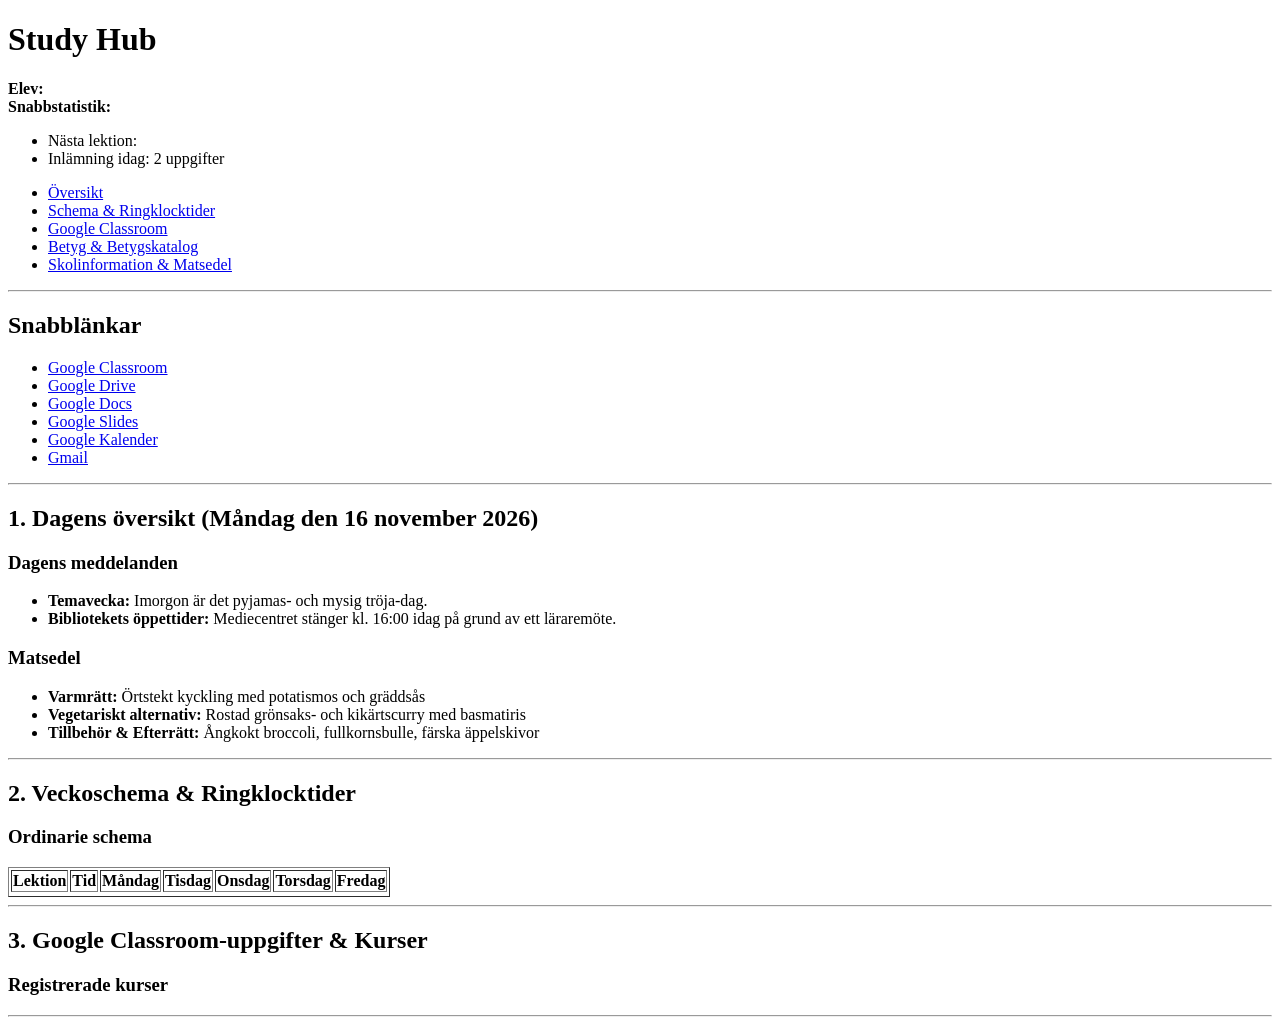
==== index.html @ e3d18ef9 "Create index.html" ====
<!DOCTYPE html>
<html lang="sv">
<head>
  <meta charset="UTF-8">
  <title>Study Hub</title>
</head>
<body>

  <!-- Header & Navigation -->
  <header>
    <h1>Study Hub</h1>

    <div>
      <strong>Elev:</strong>
    </div>

    <div>
      <strong>Snabbstatistik:</strong>
      <ul>
        <li>Nästa lektion: </li>
        <li>Inlämning idag: 2 uppgifter</li>
      </ul>
    </div>

    <nav aria-label="Huvudnavigation">
      <ul>
        <li><a href="#overview">Översikt</a></li>
        <li><a href="#schedule">Schema & Ringklocktider</a></li>
        <li><a href="#classroom">Google Classroom</a></li>
        <li><a href="#grades">Betyg & Betygskatalog</a></li>
        <li><a href="#school-info">Skolinformation & Matsedel</a></li>
      </ul>
    </nav>
  </header>

  <hr>

  <!-- Quick Links Bar -->
  <section aria-label="Google Workspace & Skolans snabblänkar">
    <h2>Snabblänkar</h2>
    <ul>
      <li><a href="https://classroom.google.com" target="_blank" rel="noopener noreferrer">Google Classroom</a></li>
      <li><a href="https://drive.google.com" target="_blank" rel="noopener noreferrer">Google Drive</a></li>
      <li><a href="https://docs.google.com" target="_blank" rel="noopener noreferrer">Google Docs</a></li>
      <li><a href="https://slides.google.com" target="_blank" rel="noopener noreferrer">Google Slides</a></li>
      <li><a href="https://calendar.google.com" target="_blank" rel="noopener noreferrer">Google Kalender</a></li>
      <li><a href="https://mail.google.com" target="_blank" rel="noopener noreferrer">Gmail</a></li>
    </ul>
  </section>

  <hr>

  <main>

    <!-- 1. Dashboard Overview -->
    <section id="overview">
      <h2>1. Dagens översikt (Måndag den 16 november 2026)</h2>

      <h3>Dagens meddelanden</h3>
      <ul>
        <li><strong>Temavecka:</strong> Imorgon är det pyjamas- och mysig tröja-dag.</li>
        <li><strong>Bibliotekets öppettider:</strong> Mediecentret stänger kl. 16:00 idag på grund av ett läraremöte.</li>
      </ul>

      <h3>Matsedel</h3>
      <ul>
        <li><strong>Varmrätt:</strong> Örtstekt kyckling med potatismos och gräddsås</li>
        <li><strong>Vegetariskt alternativ:</strong> Rostad grönsaks- och kikärtscurry med basmatiris</li>
        <li><strong>Tillbehör & Efterrätt:</strong> Ångkokt broccoli, fullkornsbulle, färska äppelskivor</li>
      </ul>
    </section>

    <hr>

    <!-- 2. Schedule & Bell Times -->
    <section id="schedule">
      <h2>2. Veckoschema & Ringklocktider</h2>

      <h3>Ordinarie schema</h3>
      <table border="1">
        <thead>
          <tr>
            <th>Lektion</th>
            <th>Tid</th>
            <th>Måndag</th>
            <th>Tisdag</th>
            <th>Onsdag</th>
            <th>Torsdag</th>
            <th>Fredag</th>
          </tr>
        </thead>
        <tbody>
          <tr>
          </tr>
        </tbody>
      </table>
    </section>

    <hr>

    <!-- 3. Google Classroom Feed -->
    <section id="classroom">
      <h2>3. Google Classroom-uppgifter & Kurser</h2>

      <h3>Registrerade kurser</h3>
          </tr>
        </tbody>
      </table>
    </section>
    <hr>
  </main>
</body>
</html>
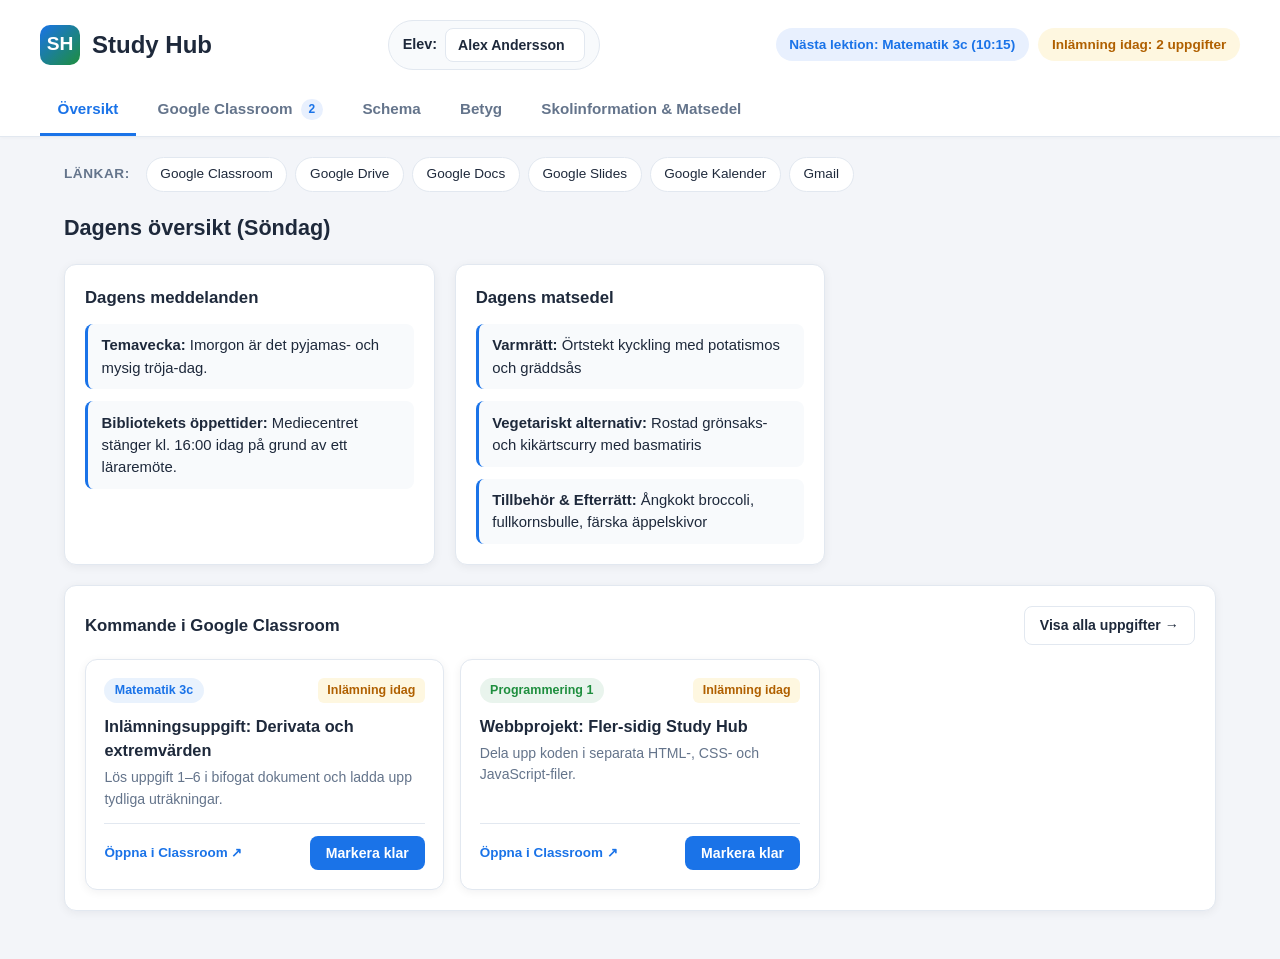
==== commit 5314a453: "changed everything to work with googleclassroom api, more pages for the diffrent tabs aswell as css " ====
--- a/index.html
+++ b/index.html
@@ -2,42 +2,43 @@
 <html lang="sv">
 <head>
   <meta charset="UTF-8">
-  <title>Study Hub</title>
+  <meta name="viewport" content="width=device-width, initial-scale=1.0">
+  <title>Study Hub – Översikt</title>
+  <link rel="stylesheet" href="style.css">
 </head>
 <body>
 
-  <!-- Header & Navigation -->
   <header>
-    <h1>Study Hub</h1>
+    <div class="header-top">
+      <a href="index.html" class="brand">
+        <div class="brand-icon">SH</div>
+        <h1>Study Hub</h1>
+      </a>
 
-    <div>
-      <strong>Elev:</strong>
-    </div>
+      <div class="student-info">
+        <strong>Elev:</strong>
+        <input type="text" id="studentNameInput" placeholder="Skriv ditt namn..." aria-label="Elevens namn">
+      </div>
 
-    <div>
-      <strong>Snabbstatistik:</strong>
-      <ul>
-        <li>Nästa lektion: </li>
-        <li>Inlämning idag: 2 uppgifter</li>
+      <ul class="status-pills">
+        <li id="nextLessonStatus">Nästa lektion: Matematik 3c (10:15)</li>
+        <li class="due-badge" id="dueTodayStatus">Inlämning idag: 2 uppgifter</li>
       </ul>
     </div>
 
     <nav aria-label="Huvudnavigation">
-      <ul>
-        <li><a href="#overview">Översikt</a></li>
-        <li><a href="#schedule">Schema & Ringklocktider</a></li>
-        <li><a href="#classroom">Google Classroom</a></li>
-        <li><a href="#grades">Betyg & Betygskatalog</a></li>
-        <li><a href="#school-info">Skolinformation & Matsedel</a></li>
+      <ul class="tab-list">
+        <li><a href="index.html" class="tab-btn active">Översikt</a></li>
+        <li><a href="classroom.html" class="tab-btn">Google Classroom <span class="tab-count" id="classroomBadge">0</span></a></li>
+        <li><a href="schema.html" class="tab-btn">Schema</a></li>
+        <li><a href="betyg.html" class="tab-btn">Betyg</a></li>
+        <li><a href="skolinfo.html" class="tab-btn">Skolinformation & Matsedel</a></li>
       </ul>
     </nav>
   </header>
 
-  <hr>
-
-  <!-- Quick Links Bar -->
-  <section aria-label="Google Workspace & Skolans snabblänkar">
-    <h2>Snabblänkar</h2>
+  <section class="quick-links" aria-label="Google Workspace & Skolans snabblänkar">
+    <h2>Länkar:</h2>
     <ul>
       <li><a href="https://classroom.google.com" target="_blank" rel="noopener noreferrer">Google Classroom</a></li>
       <li><a href="https://drive.google.com" target="_blank" rel="noopener noreferrer">Google Drive</a></li>
@@ -48,66 +49,39 @@
     </ul>
   </section>
 
-  <hr>
+  <main>
+    <div class="section-header">
+      <h2 id="overviewHeading">Dagens översikt</h2>
+    </div>
 
-  <main>
+    <div class="grid-2">
+      <div class="card">
+        <h3>Dagens meddelanden</h3>
+        <ul class="clean-list">
+          <li><strong>Temavecka:</strong> Imorgon är det pyjamas- och mysig tröja-dag.</li>
+          <li><strong>Bibliotekets öppettider:</strong> Mediecentret stänger kl. 16:00 idag på grund av ett läraremöte.</li>
+        </ul>
+      </div>
 
-    <!-- 1. Dashboard Overview -->
-    <section id="overview">
-      <h2>1. Dagens översikt (Måndag den 16 november 2026)</h2>
+      <div class="card">
+        <h3>Dagens matsedel</h3>
+        <ul class="clean-list">
+          <li><strong>Varmrätt:</strong> Örtstekt kyckling med potatismos och gräddsås</li>
+          <li><strong>Vegetariskt alternativ:</strong> Rostad grönsaks- och kikärtscurry med basmatiris</li>
+          <li><strong>Tillbehör & Efterrätt:</strong> Ångkokt broccoli, fullkornsbulle, färska äppelskivor</li>
+        </ul>
+      </div>
 
-      <h3>Dagens meddelanden</h3>
-      <ul>
-        <li><strong>Temavecka:</strong> Imorgon är det pyjamas- och mysig tröja-dag.</li>
-        <li><strong>Bibliotekets öppettider:</strong> Mediecentret stänger kl. 16:00 idag på grund av ett läraremöte.</li>
-      </ul>
+      <div class="card" style="grid-column: 1 / -1;">
+        <h3>
+          <span>Kommande i Google Classroom</span>
+          <a href="classroom.html" class="btn btn-outline">Visa alla uppgifter →</a>
+        </h3>
+        <div id="overviewAssignments" class="grid-3"></div>
+      </div>
+    </div>
+  </main>
 
-      <h3>Matsedel</h3>
-      <ul>
-        <li><strong>Varmrätt:</strong> Örtstekt kyckling med potatismos och gräddsås</li>
-        <li><strong>Vegetariskt alternativ:</strong> Rostad grönsaks- och kikärtscurry med basmatiris</li>
-        <li><strong>Tillbehör & Efterrätt:</strong> Ångkokt broccoli, fullkornsbulle, färska äppelskivor</li>
-      </ul>
-    </section>
-
-    <hr>
-
-    <!-- 2. Schedule & Bell Times -->
-    <section id="schedule">
-      <h2>2. Veckoschema & Ringklocktider</h2>
-
-      <h3>Ordinarie schema</h3>
-      <table border="1">
-        <thead>
-          <tr>
-            <th>Lektion</th>
-            <th>Tid</th>
-            <th>Måndag</th>
-            <th>Tisdag</th>
-            <th>Onsdag</th>
-            <th>Torsdag</th>
-            <th>Fredag</th>
-          </tr>
-        </thead>
-        <tbody>
-          <tr>
-          </tr>
-        </tbody>
-      </table>
-    </section>
-
-    <hr>
-
-    <!-- 3. Google Classroom Feed -->
-    <section id="classroom">
-      <h2>3. Google Classroom-uppgifter & Kurser</h2>
-
-      <h3>Registrerade kurser</h3>
-          </tr>
-        </tbody>
-      </table>
-    </section>
-    <hr>
-  </main>
+  <script src="app.js"></script>
 </body>
 </html>
--- a/style.css
+++ b/style.css
@@ -0,0 +1,579 @@
+:root {
+    --bg: #f3f5f9;
+    --surface: #ffffff;
+    --surface-alt: #f8fafc;
+    --border: #e2e8f0;
+    --text: #1e293b;
+    --text-muted: #64748b;
+    --primary: #1a73e8;
+    --primary-hover: #1557b0;
+    --primary-soft: #e8f0fe;
+    --success: #1e8e3e;
+    --success-soft: #e6f4ea;
+    --warning: #b06000;
+    --warning-soft: #fef7e0;
+    --danger: #d93025;
+    --danger-soft: #fce8e6;
+    --radius: 12px;
+    --shadow: 0 2px 10px rgba(15, 23, 42, 0.06);
+  }
+  
+  * {
+    box-sizing: border-box;
+    margin: 0;
+    padding: 0;
+  }
+  
+  body {
+    font-family: -apple-system, BlinkMacSystemFont, "Segoe UI", Roboto, Oxygen, Ubuntu, sans-serif;
+    background-color: var(--bg);
+    color: var(--text);
+    line-height: 1.5;
+  }
+  
+  /* Header */
+  header {
+    background: var(--surface);
+    border-bottom: 1px solid var(--border);
+    padding: 1.25rem 1.5rem 0;
+    box-shadow: 0 1px 4px rgba(0, 0, 0, 0.03);
+    position: sticky;
+    top: 0;
+    z-index: 50;
+  }
+  
+  .header-top {
+    max-width: 1200px;
+    margin: 0 auto 1rem;
+    display: flex;
+    flex-wrap: wrap;
+    align-items: center;
+    justify-content: space-between;
+    gap: 1rem;
+  }
+  
+  .brand {
+    display: flex;
+    align-items: center;
+    gap: 0.75rem;
+    text-decoration: none;
+    color: inherit;
+  }
+  
+  .brand-icon {
+    width: 40px;
+    height: 40px;
+    border-radius: 10px;
+    background: linear-gradient(135deg, #1a73e8, #1e8e3e);
+    color: white;
+    display: grid;
+    place-items: center;
+    font-weight: 700;
+    font-size: 1.2rem;
+  }
+  
+  header h1 {
+    font-size: 1.5rem;
+    font-weight: 700;
+    color: var(--text);
+  }
+  
+  .student-info {
+    display: flex;
+    align-items: center;
+    gap: 0.5rem;
+    background: var(--surface-alt);
+    padding: 0.45rem 0.85rem;
+    border-radius: 999px;
+    border: 1px solid var(--border);
+    font-size: 0.9rem;
+  }
+  
+  .student-info input {
+    border: none;
+    background: transparent;
+    font-weight: 600;
+    color: var(--text);
+    font-size: 0.9rem;
+    width: 140px;
+    outline: none;
+  }
+  
+  .student-info input:focus {
+    border-bottom: 1px dashed var(--primary);
+  }
+  
+  .status-pills {
+    list-style: none;
+    display: flex;
+    flex-wrap: wrap;
+    gap: 0.6rem;
+  }
+  
+  .status-pills li {
+    font-size: 0.85rem;
+    font-weight: 600;
+    padding: 0.4rem 0.85rem;
+    border-radius: 999px;
+    background: var(--primary-soft);
+    color: var(--primary);
+  }
+  
+  .status-pills li.due-badge {
+    background: var(--warning-soft);
+    color: var(--warning);
+  }
+  
+  /* Navigation Tabs (Links between HTML files) */
+  nav[aria-label="Huvudnavigation"] {
+    max-width: 1200px;
+    margin: 0 auto;
+    overflow-x: auto;
+  }
+  
+  .tab-list {
+    list-style: none;
+    display: flex;
+    gap: 0.25rem;
+  }
+  
+  .tab-btn {
+    text-decoration: none;
+    border-bottom: 3px solid transparent;
+    padding: 0.75rem 1.1rem;
+    font-size: 0.95rem;
+    font-weight: 600;
+    color: var(--text-muted);
+    white-space: nowrap;
+    display: inline-flex;
+    align-items: center;
+    gap: 0.5rem;
+    transition: all 0.15s ease;
+  }
+  
+  .tab-btn:hover {
+    color: var(--primary);
+    background: var(--surface-alt);
+    border-radius: 8px 8px 0 0;
+  }
+  
+  .tab-btn.active {
+    color: var(--primary);
+    border-bottom-color: var(--primary);
+  }
+  
+  .tab-count {
+    background: var(--primary-soft);
+    color: var(--primary);
+    font-size: 0.75rem;
+    padding: 0.1rem 0.5rem;
+    border-radius: 999px;
+  }
+  
+  /* Quick Links Bar */
+  .quick-links {
+    max-width: 1200px;
+    margin: 1.25rem auto 0;
+    padding: 0 1.5rem;
+    display: flex;
+    align-items: center;
+    flex-wrap: wrap;
+    gap: 0.6rem;
+  }
+  
+  .quick-links h2 {
+    font-size: 0.85rem;
+    text-transform: uppercase;
+    letter-spacing: 0.04em;
+    color: var(--text-muted);
+    margin-right: 0.4rem;
+  }
+  
+  .quick-links ul {
+    list-style: none;
+    display: flex;
+    flex-wrap: wrap;
+    gap: 0.5rem;
+  }
+  
+  .quick-links a {
+    display: inline-block;
+    text-decoration: none;
+    background: var(--surface);
+    color: var(--text);
+    border: 1px solid var(--border);
+    padding: 0.4rem 0.85rem;
+    border-radius: 999px;
+    font-size: 0.85rem;
+    font-weight: 500;
+    transition: all 0.15s ease;
+  }
+  
+  .quick-links a:hover {
+    border-color: var(--primary);
+    color: var(--primary);
+    transform: translateY(-1px);
+    box-shadow: 0 2px 6px rgba(26, 115, 232, 0.12);
+  }
+  
+  /* Main Layout */
+  main {
+    max-width: 1200px;
+    margin: 1.25rem auto 3rem;
+    padding: 0 1.5rem;
+    animation: fadeIn 0.2s ease;
+  }
+  
+  @keyframes fadeIn {
+    from { opacity: 0; transform: translateY(4px); }
+    to { opacity: 1; transform: translateY(0); }
+  }
+  
+  .section-header {
+    display: flex;
+    flex-wrap: wrap;
+    align-items: center;
+    justify-content: space-between;
+    gap: 1rem;
+    margin-bottom: 1.25rem;
+  }
+  
+  .section-header h2 {
+    font-size: 1.35rem;
+    font-weight: 700;
+  }
+  
+  /* Cards & Grids */
+  .grid-2 {
+    display: grid;
+    grid-template-columns: repeat(auto-fit, minmax(320px, 1fr));
+    gap: 1.25rem;
+  }
+  
+  .grid-3 {
+    display: grid;
+    grid-template-columns: repeat(auto-fill, minmax(290px, 1fr));
+    gap: 1rem;
+  }
+  
+  .card {
+    background: var(--surface);
+    border: 1px solid var(--border);
+    border-radius: var(--radius);
+    padding: 1.25rem;
+    box-shadow: var(--shadow);
+  }
+  
+  .card h3 {
+    font-size: 1.05rem;
+    margin-bottom: 0.85rem;
+    color: var(--text);
+    display: flex;
+    align-items: center;
+    justify-content: space-between;
+    gap: 0.5rem;
+  }
+  
+  .clean-list {
+    list-style: none;
+    display: flex;
+    flex-direction: column;
+    gap: 0.75rem;
+  }
+  
+  .clean-list li {
+    padding: 0.65rem 0.85rem;
+    background: var(--surface-alt);
+    border-radius: 8px;
+    border-left: 3px solid var(--primary);
+    font-size: 0.93rem;
+  }
+  
+  /* Buttons & Inputs */
+  .btn {
+    padding: 0.5rem 0.95rem;
+    border-radius: 8px;
+    font-size: 0.88rem;
+    font-weight: 600;
+    border: 1px solid transparent;
+    cursor: pointer;
+    text-decoration: none;
+    transition: all 0.15s ease;
+    display: inline-flex;
+    align-items: center;
+    gap: 0.4rem;
+  }
+  
+  .btn-primary {
+    background: var(--primary);
+    color: white;
+  }
+  
+  .btn-primary:hover {
+    background: var(--primary-hover);
+  }
+  
+  .btn-outline {
+    background: var(--surface);
+    border-color: var(--border);
+    color: var(--text);
+  }
+  
+  .btn-outline:hover {
+    border-color: var(--primary);
+    color: var(--primary);
+  }
+  
+  select, input[type="text"], input[type="date"] {
+    padding: 0.48rem 0.75rem;
+    border: 1px solid var(--border);
+    border-radius: 8px;
+    font-size: 0.88rem;
+    background: var(--surface);
+    color: var(--text);
+  }
+  
+  /* Classroom Toolbar & Sub-tabs */
+  .classroom-toolbar {
+    background: var(--surface);
+    border: 1px solid var(--border);
+    border-radius: var(--radius);
+    padding: 1rem 1.25rem;
+    margin-bottom: 1.25rem;
+    box-shadow: var(--shadow);
+    display: flex;
+    flex-wrap: wrap;
+    align-items: center;
+    justify-content: space-between;
+    gap: 1rem;
+  }
+  
+  .sub-tabs {
+    display: flex;
+    flex-wrap: wrap;
+    gap: 0.4rem;
+  }
+  
+  .sub-tab-btn {
+    background: var(--surface-alt);
+    border: 1px solid var(--border);
+    color: var(--text);
+    padding: 0.45rem 0.9rem;
+    border-radius: 8px;
+    font-size: 0.88rem;
+    font-weight: 600;
+    cursor: pointer;
+    transition: all 0.15s ease;
+  }
+  
+  .sub-tab-btn.active {
+    background: var(--primary);
+    color: #fff;
+    border-color: var(--primary);
+  }
+  
+  .toolbar-actions {
+    display: flex;
+    flex-wrap: wrap;
+    align-items: center;
+    gap: 0.6rem;
+  }
+  
+  /* API Box & Add Task Panel */
+  .api-box {
+    background: var(--primary-soft);
+    border: 1px solid #c2d7fa;
+    border-radius: var(--radius);
+    padding: 1rem 1.25rem;
+    margin-bottom: 1.25rem;
+    display: none;
+  }
+  
+  .api-box.open {
+    display: block;
+  }
+  
+  .api-box p {
+    font-size: 0.88rem;
+    margin-bottom: 0.75rem;
+    color: #174ea6;
+  }
+  
+  .api-form {
+    display: flex;
+    flex-wrap: wrap;
+    gap: 0.6rem;
+  }
+  
+  .api-form input {
+    flex: 1;
+    min-width: 240px;
+  }
+  
+  .add-task-panel {
+    display: none;
+    background: var(--surface);
+    border: 1px solid var(--border);
+    border-radius: var(--radius);
+    padding: 1.15rem;
+    margin-bottom: 1.25rem;
+    box-shadow: var(--shadow);
+  }
+  
+  .add-task-panel.open {
+    display: block;
+  }
+  
+  .add-task-grid {
+    display: grid;
+    grid-template-columns: repeat(auto-fit, minmax(180px, 1fr));
+    gap: 0.75rem;
+    margin-top: 0.75rem;
+  }
+  
+  /* Assignment & Course Cards */
+  .assignment-card {
+    background: var(--surface);
+    border: 1px solid var(--border);
+    border-radius: var(--radius);
+    padding: 1.15rem;
+    box-shadow: var(--shadow);
+    display: flex;
+    flex-direction: column;
+    justify-content: space-between;
+    gap: 0.85rem;
+    transition: transform 0.15s ease;
+  }
+  
+  .assignment-card:hover {
+    transform: translateY(-2px);
+  }
+  
+  .assignment-card.completed {
+    opacity: 0.72;
+    background: var(--surface-alt);
+  }
+  
+  .assignment-top {
+    display: flex;
+    align-items: center;
+    justify-content: space-between;
+    gap: 0.5rem;
+  }
+  
+  .course-tag {
+    font-size: 0.78rem;
+    font-weight: 700;
+    padding: 0.2rem 0.65rem;
+    border-radius: 999px;
+  }
+  
+  .due-tag {
+    font-size: 0.78rem;
+    font-weight: 600;
+    padding: 0.2rem 0.6rem;
+    border-radius: 6px;
+  }
+  
+  .due-today { background: var(--warning-soft); color: var(--warning); }
+  .due-overdue { background: var(--danger-soft); color: var(--danger); }
+  .due-upcoming { background: var(--surface-alt); color: var(--text-muted); }
+  .due-done { background: var(--success-soft); color: var(--success); }
+  
+  .assignment-title {
+    font-size: 1.02rem;
+    font-weight: 700;
+    margin-bottom: 0.3rem;
+  }
+  
+  .assignment-desc {
+    font-size: 0.88rem;
+    color: var(--text-muted);
+  }
+  
+  .assignment-footer {
+    display: flex;
+    align-items: center;
+    justify-content: space-between;
+    padding-top: 0.75rem;
+    border-top: 1px solid var(--border);
+    gap: 0.5rem;
+  }
+  
+  .assignment-footer a {
+    font-size: 0.84rem;
+    font-weight: 600;
+    color: var(--primary);
+    text-decoration: none;
+  }
+  
+  .assignment-footer a:hover {
+    text-decoration: underline;
+  }
+  
+  .course-card {
+    background: var(--surface);
+    border: 1px solid var(--border);
+    border-radius: var(--radius);
+    overflow: hidden;
+    box-shadow: var(--shadow);
+  }
+  
+  .course-banner {
+    padding: 1rem 1.15rem;
+    color: white;
+    font-weight: 700;
+  }
+  
+  .course-body {
+    padding: 1rem 1.15rem;
+    font-size: 0.9rem;
+    display: flex;
+    flex-direction: column;
+    gap: 0.5rem;
+  }
+  
+  /* Tables */
+  .table-wrapper {
+    overflow-x: auto;
+    background: var(--surface);
+    border: 1px solid var(--border);
+    border-radius: var(--radius);
+    box-shadow: var(--shadow);
+  }
+  
+  table {
+    width: 100%;
+    border-collapse: collapse;
+    text-align: left;
+    font-size: 0.9rem;
+  }
+  
+  th, td {
+    padding: 0.85rem 1rem;
+    border-bottom: 1px solid var(--border);
+  }
+  
+  th {
+    background: var(--surface-alt);
+    font-weight: 700;
+    color: var(--text);
+  }
+  
+  tr:last-child td {
+    border-bottom: none;
+  }
+  
+  .grade-pill {
+    display: inline-block;
+    font-weight: 700;
+    padding: 0.2rem 0.65rem;
+    border-radius: 6px;
+    background: var(--success-soft);
+    color: var(--success);
+  }
+  
+  @media (max-width: 640px) {
+    header { padding: 1rem 1rem 0; }
+    .quick-links, main { padding: 0 1rem; }
+  }
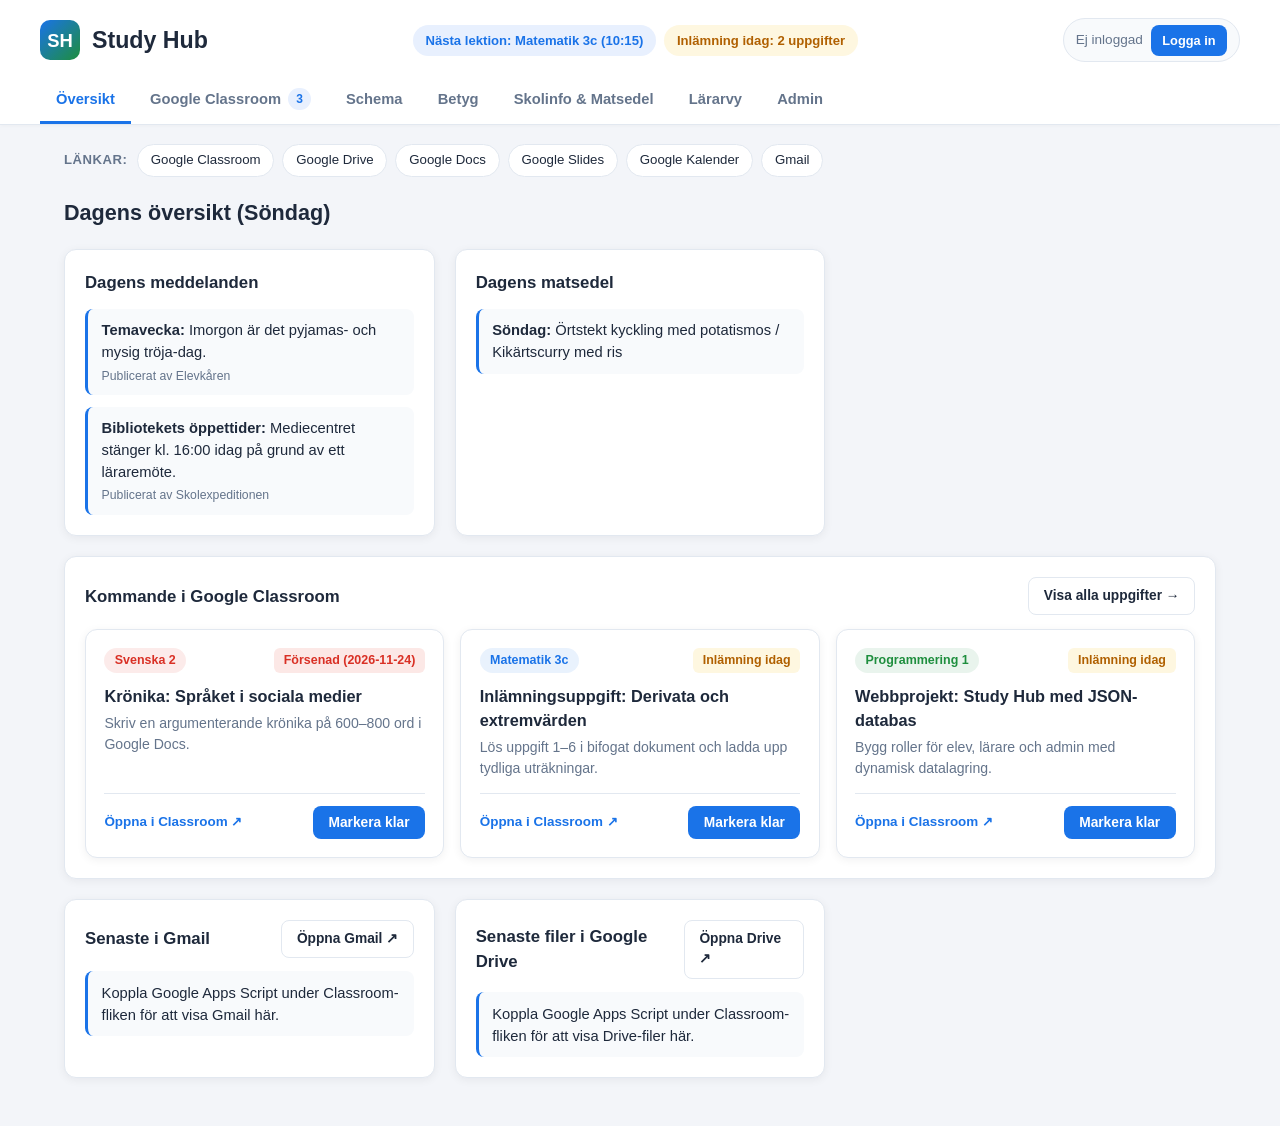
==== commit fa0034e0: "added more shit" ====
--- a/index.html
+++ b/index.html
@@ -15,15 +15,12 @@
         <h1>Study Hub</h1>
       </a>
 
-      <div class="student-info">
-        <strong>Elev:</strong>
-        <input type="text" id="studentNameInput" placeholder="Skriv ditt namn..." aria-label="Elevens namn">
-      </div>
-
       <ul class="status-pills">
         <li id="nextLessonStatus">Nästa lektion: Matematik 3c (10:15)</li>
-        <li class="due-badge" id="dueTodayStatus">Inlämning idag: 2 uppgifter</li>
+        <li class="due-badge" id="dueTodayStatus">Inlämning idag: 0 uppgifter</li>
       </ul>
+
+      <div class="auth-bar" id="authHeaderStatus"></div>
     </div>
 
     <nav aria-label="Huvudnavigation">
@@ -32,7 +29,9 @@
         <li><a href="classroom.html" class="tab-btn">Google Classroom <span class="tab-count" id="classroomBadge">0</span></a></li>
         <li><a href="schema.html" class="tab-btn">Schema</a></li>
         <li><a href="betyg.html" class="tab-btn">Betyg</a></li>
-        <li><a href="skolinfo.html" class="tab-btn">Skolinformation & Matsedel</a></li>
+        <li><a href="skolinfo.html" class="tab-btn">Skolinfo &amp; Matsedel</a></li>
+        <li><a href="larare.html" class="tab-btn">Lärarvy</a></li>
+        <li><a href="admin.html" class="tab-btn">Admin</a></li>
       </ul>
     </nav>
   </header>
@@ -57,19 +56,12 @@
     <div class="grid-2">
       <div class="card">
         <h3>Dagens meddelanden</h3>
-        <ul class="clean-list">
-          <li><strong>Temavecka:</strong> Imorgon är det pyjamas- och mysig tröja-dag.</li>
-          <li><strong>Bibliotekets öppettider:</strong> Mediecentret stänger kl. 16:00 idag på grund av ett läraremöte.</li>
-        </ul>
+        <ul id="overviewAnnouncements" class="clean-list"></ul>
       </div>
 
       <div class="card">
         <h3>Dagens matsedel</h3>
-        <ul class="clean-list">
-          <li><strong>Varmrätt:</strong> Örtstekt kyckling med potatismos och gräddsås</li>
-          <li><strong>Vegetariskt alternativ:</strong> Rostad grönsaks- och kikärtscurry med basmatiris</li>
-          <li><strong>Tillbehör & Efterrätt:</strong> Ångkokt broccoli, fullkornsbulle, färska äppelskivor</li>
-        </ul>
+        <ul id="overviewTodayLunch" class="clean-list"></ul>
       </div>
 
       <div class="card" style="grid-column: 1 / -1;">
@@ -79,6 +71,22 @@
         </h3>
         <div id="overviewAssignments" class="grid-3"></div>
       </div>
+
+      <div class="card">
+        <h3>
+          <span>Senaste i Gmail</span>
+          <a href="https://mail.google.com" target="_blank" rel="noopener noreferrer" class="btn btn-outline">Öppna Gmail ↗</a>
+        </h3>
+        <ul id="overviewEmails" class="clean-list"></ul>
+      </div>
+
+      <div class="card">
+        <h3>
+          <span>Senaste filer i Google Drive</span>
+          <a href="https://drive.google.com" target="_blank" rel="noopener noreferrer" class="btn btn-outline">Öppna Drive ↗</a>
+        </h3>
+        <ul id="overviewDriveFiles" class="clean-list"></ul>
+      </div>
     </div>
   </main>
 
--- a/style.css
+++ b/style.css
@@ -1,579 +1,549 @@
 :root {
-    --bg: #f3f5f9;
-    --surface: #ffffff;
-    --surface-alt: #f8fafc;
-    --border: #e2e8f0;
-    --text: #1e293b;
-    --text-muted: #64748b;
-    --primary: #1a73e8;
-    --primary-hover: #1557b0;
-    --primary-soft: #e8f0fe;
-    --success: #1e8e3e;
-    --success-soft: #e6f4ea;
-    --warning: #b06000;
-    --warning-soft: #fef7e0;
-    --danger: #d93025;
-    --danger-soft: #fce8e6;
-    --radius: 12px;
-    --shadow: 0 2px 10px rgba(15, 23, 42, 0.06);
-  }
-  
-  * {
-    box-sizing: border-box;
-    margin: 0;
-    padding: 0;
-  }
-  
-  body {
-    font-family: -apple-system, BlinkMacSystemFont, "Segoe UI", Roboto, Oxygen, Ubuntu, sans-serif;
-    background-color: var(--bg);
-    color: var(--text);
-    line-height: 1.5;
-  }
-  
-  /* Header */
-  header {
-    background: var(--surface);
-    border-bottom: 1px solid var(--border);
-    padding: 1.25rem 1.5rem 0;
-    box-shadow: 0 1px 4px rgba(0, 0, 0, 0.03);
-    position: sticky;
-    top: 0;
-    z-index: 50;
-  }
-  
-  .header-top {
-    max-width: 1200px;
-    margin: 0 auto 1rem;
-    display: flex;
-    flex-wrap: wrap;
-    align-items: center;
-    justify-content: space-between;
-    gap: 1rem;
-  }
-  
-  .brand {
-    display: flex;
-    align-items: center;
-    gap: 0.75rem;
-    text-decoration: none;
-    color: inherit;
-  }
-  
-  .brand-icon {
-    width: 40px;
-    height: 40px;
-    border-radius: 10px;
-    background: linear-gradient(135deg, #1a73e8, #1e8e3e);
-    color: white;
-    display: grid;
-    place-items: center;
-    font-weight: 700;
-    font-size: 1.2rem;
-  }
-  
-  header h1 {
-    font-size: 1.5rem;
-    font-weight: 700;
-    color: var(--text);
-  }
-  
-  .student-info {
-    display: flex;
-    align-items: center;
-    gap: 0.5rem;
-    background: var(--surface-alt);
-    padding: 0.45rem 0.85rem;
-    border-radius: 999px;
-    border: 1px solid var(--border);
-    font-size: 0.9rem;
-  }
-  
-  .student-info input {
-    border: none;
-    background: transparent;
-    font-weight: 600;
-    color: var(--text);
-    font-size: 0.9rem;
-    width: 140px;
-    outline: none;
-  }
-  
-  .student-info input:focus {
-    border-bottom: 1px dashed var(--primary);
-  }
-  
-  .status-pills {
-    list-style: none;
-    display: flex;
-    flex-wrap: wrap;
-    gap: 0.6rem;
-  }
-  
-  .status-pills li {
-    font-size: 0.85rem;
-    font-weight: 600;
-    padding: 0.4rem 0.85rem;
-    border-radius: 999px;
-    background: var(--primary-soft);
-    color: var(--primary);
-  }
-  
-  .status-pills li.due-badge {
-    background: var(--warning-soft);
-    color: var(--warning);
-  }
-  
-  /* Navigation Tabs (Links between HTML files) */
-  nav[aria-label="Huvudnavigation"] {
-    max-width: 1200px;
-    margin: 0 auto;
-    overflow-x: auto;
-  }
-  
-  .tab-list {
-    list-style: none;
-    display: flex;
-    gap: 0.25rem;
-  }
-  
-  .tab-btn {
-    text-decoration: none;
-    border-bottom: 3px solid transparent;
-    padding: 0.75rem 1.1rem;
-    font-size: 0.95rem;
-    font-weight: 600;
-    color: var(--text-muted);
-    white-space: nowrap;
-    display: inline-flex;
-    align-items: center;
-    gap: 0.5rem;
-    transition: all 0.15s ease;
-  }
-  
-  .tab-btn:hover {
-    color: var(--primary);
-    background: var(--surface-alt);
-    border-radius: 8px 8px 0 0;
-  }
-  
-  .tab-btn.active {
-    color: var(--primary);
-    border-bottom-color: var(--primary);
-  }
-  
-  .tab-count {
-    background: var(--primary-soft);
-    color: var(--primary);
-    font-size: 0.75rem;
-    padding: 0.1rem 0.5rem;
-    border-radius: 999px;
-  }
-  
-  /* Quick Links Bar */
-  .quick-links {
-    max-width: 1200px;
-    margin: 1.25rem auto 0;
-    padding: 0 1.5rem;
-    display: flex;
-    align-items: center;
-    flex-wrap: wrap;
-    gap: 0.6rem;
-  }
-  
-  .quick-links h2 {
-    font-size: 0.85rem;
-    text-transform: uppercase;
-    letter-spacing: 0.04em;
-    color: var(--text-muted);
-    margin-right: 0.4rem;
-  }
-  
-  .quick-links ul {
-    list-style: none;
-    display: flex;
-    flex-wrap: wrap;
-    gap: 0.5rem;
-  }
-  
-  .quick-links a {
-    display: inline-block;
-    text-decoration: none;
-    background: var(--surface);
-    color: var(--text);
-    border: 1px solid var(--border);
-    padding: 0.4rem 0.85rem;
-    border-radius: 999px;
-    font-size: 0.85rem;
-    font-weight: 500;
-    transition: all 0.15s ease;
-  }
-  
-  .quick-links a:hover {
-    border-color: var(--primary);
-    color: var(--primary);
-    transform: translateY(-1px);
-    box-shadow: 0 2px 6px rgba(26, 115, 232, 0.12);
-  }
-  
-  /* Main Layout */
-  main {
-    max-width: 1200px;
-    margin: 1.25rem auto 3rem;
-    padding: 0 1.5rem;
-    animation: fadeIn 0.2s ease;
-  }
-  
-  @keyframes fadeIn {
-    from { opacity: 0; transform: translateY(4px); }
-    to { opacity: 1; transform: translateY(0); }
-  }
-  
-  .section-header {
-    display: flex;
-    flex-wrap: wrap;
-    align-items: center;
-    justify-content: space-between;
-    gap: 1rem;
-    margin-bottom: 1.25rem;
-  }
-  
-  .section-header h2 {
-    font-size: 1.35rem;
-    font-weight: 700;
-  }
-  
-  /* Cards & Grids */
-  .grid-2 {
-    display: grid;
-    grid-template-columns: repeat(auto-fit, minmax(320px, 1fr));
-    gap: 1.25rem;
-  }
-  
-  .grid-3 {
-    display: grid;
-    grid-template-columns: repeat(auto-fill, minmax(290px, 1fr));
-    gap: 1rem;
-  }
-  
-  .card {
-    background: var(--surface);
-    border: 1px solid var(--border);
-    border-radius: var(--radius);
-    padding: 1.25rem;
-    box-shadow: var(--shadow);
-  }
-  
-  .card h3 {
-    font-size: 1.05rem;
-    margin-bottom: 0.85rem;
-    color: var(--text);
-    display: flex;
-    align-items: center;
-    justify-content: space-between;
-    gap: 0.5rem;
-  }
-  
-  .clean-list {
-    list-style: none;
-    display: flex;
-    flex-direction: column;
-    gap: 0.75rem;
-  }
-  
-  .clean-list li {
-    padding: 0.65rem 0.85rem;
-    background: var(--surface-alt);
-    border-radius: 8px;
-    border-left: 3px solid var(--primary);
-    font-size: 0.93rem;
-  }
-  
-  /* Buttons & Inputs */
-  .btn {
-    padding: 0.5rem 0.95rem;
-    border-radius: 8px;
-    font-size: 0.88rem;
-    font-weight: 600;
-    border: 1px solid transparent;
-    cursor: pointer;
-    text-decoration: none;
-    transition: all 0.15s ease;
-    display: inline-flex;
-    align-items: center;
-    gap: 0.4rem;
-  }
-  
-  .btn-primary {
-    background: var(--primary);
-    color: white;
-  }
-  
-  .btn-primary:hover {
-    background: var(--primary-hover);
-  }
-  
-  .btn-outline {
-    background: var(--surface);
-    border-color: var(--border);
-    color: var(--text);
-  }
-  
-  .btn-outline:hover {
-    border-color: var(--primary);
-    color: var(--primary);
-  }
-  
-  select, input[type="text"], input[type="date"] {
-    padding: 0.48rem 0.75rem;
-    border: 1px solid var(--border);
-    border-radius: 8px;
-    font-size: 0.88rem;
-    background: var(--surface);
-    color: var(--text);
-  }
-  
-  /* Classroom Toolbar & Sub-tabs */
-  .classroom-toolbar {
-    background: var(--surface);
-    border: 1px solid var(--border);
-    border-radius: var(--radius);
-    padding: 1rem 1.25rem;
-    margin-bottom: 1.25rem;
-    box-shadow: var(--shadow);
-    display: flex;
-    flex-wrap: wrap;
-    align-items: center;
-    justify-content: space-between;
-    gap: 1rem;
-  }
-  
-  .sub-tabs {
-    display: flex;
-    flex-wrap: wrap;
-    gap: 0.4rem;
-  }
-  
-  .sub-tab-btn {
-    background: var(--surface-alt);
-    border: 1px solid var(--border);
-    color: var(--text);
-    padding: 0.45rem 0.9rem;
-    border-radius: 8px;
-    font-size: 0.88rem;
-    font-weight: 600;
-    cursor: pointer;
-    transition: all 0.15s ease;
-  }
-  
-  .sub-tab-btn.active {
-    background: var(--primary);
-    color: #fff;
-    border-color: var(--primary);
-  }
-  
-  .toolbar-actions {
-    display: flex;
-    flex-wrap: wrap;
-    align-items: center;
-    gap: 0.6rem;
-  }
-  
-  /* API Box & Add Task Panel */
-  .api-box {
-    background: var(--primary-soft);
-    border: 1px solid #c2d7fa;
-    border-radius: var(--radius);
-    padding: 1rem 1.25rem;
-    margin-bottom: 1.25rem;
-    display: none;
-  }
-  
-  .api-box.open {
-    display: block;
-  }
-  
-  .api-box p {
-    font-size: 0.88rem;
-    margin-bottom: 0.75rem;
-    color: #174ea6;
-  }
-  
-  .api-form {
-    display: flex;
-    flex-wrap: wrap;
-    gap: 0.6rem;
-  }
-  
-  .api-form input {
-    flex: 1;
-    min-width: 240px;
-  }
-  
-  .add-task-panel {
-    display: none;
-    background: var(--surface);
-    border: 1px solid var(--border);
-    border-radius: var(--radius);
-    padding: 1.15rem;
-    margin-bottom: 1.25rem;
-    box-shadow: var(--shadow);
-  }
-  
-  .add-task-panel.open {
-    display: block;
-  }
-  
-  .add-task-grid {
-    display: grid;
-    grid-template-columns: repeat(auto-fit, minmax(180px, 1fr));
-    gap: 0.75rem;
-    margin-top: 0.75rem;
-  }
-  
-  /* Assignment & Course Cards */
-  .assignment-card {
-    background: var(--surface);
-    border: 1px solid var(--border);
-    border-radius: var(--radius);
-    padding: 1.15rem;
-    box-shadow: var(--shadow);
-    display: flex;
-    flex-direction: column;
-    justify-content: space-between;
-    gap: 0.85rem;
-    transition: transform 0.15s ease;
-  }
-  
-  .assignment-card:hover {
-    transform: translateY(-2px);
-  }
-  
-  .assignment-card.completed {
-    opacity: 0.72;
-    background: var(--surface-alt);
-  }
-  
-  .assignment-top {
-    display: flex;
-    align-items: center;
-    justify-content: space-between;
-    gap: 0.5rem;
-  }
-  
-  .course-tag {
-    font-size: 0.78rem;
-    font-weight: 700;
-    padding: 0.2rem 0.65rem;
-    border-radius: 999px;
-  }
-  
-  .due-tag {
-    font-size: 0.78rem;
-    font-weight: 600;
-    padding: 0.2rem 0.6rem;
-    border-radius: 6px;
-  }
-  
-  .due-today { background: var(--warning-soft); color: var(--warning); }
-  .due-overdue { background: var(--danger-soft); color: var(--danger); }
-  .due-upcoming { background: var(--surface-alt); color: var(--text-muted); }
-  .due-done { background: var(--success-soft); color: var(--success); }
-  
-  .assignment-title {
-    font-size: 1.02rem;
-    font-weight: 700;
-    margin-bottom: 0.3rem;
-  }
-  
-  .assignment-desc {
-    font-size: 0.88rem;
-    color: var(--text-muted);
-  }
-  
-  .assignment-footer {
-    display: flex;
-    align-items: center;
-    justify-content: space-between;
-    padding-top: 0.75rem;
-    border-top: 1px solid var(--border);
-    gap: 0.5rem;
-  }
-  
-  .assignment-footer a {
-    font-size: 0.84rem;
-    font-weight: 600;
-    color: var(--primary);
-    text-decoration: none;
-  }
-  
-  .assignment-footer a:hover {
-    text-decoration: underline;
-  }
-  
-  .course-card {
-    background: var(--surface);
-    border: 1px solid var(--border);
-    border-radius: var(--radius);
-    overflow: hidden;
-    box-shadow: var(--shadow);
-  }
-  
-  .course-banner {
-    padding: 1rem 1.15rem;
-    color: white;
-    font-weight: 700;
-  }
-  
-  .course-body {
-    padding: 1rem 1.15rem;
-    font-size: 0.9rem;
-    display: flex;
-    flex-direction: column;
-    gap: 0.5rem;
-  }
-  
-  /* Tables */
-  .table-wrapper {
-    overflow-x: auto;
-    background: var(--surface);
-    border: 1px solid var(--border);
-    border-radius: var(--radius);
-    box-shadow: var(--shadow);
-  }
-  
-  table {
-    width: 100%;
-    border-collapse: collapse;
-    text-align: left;
-    font-size: 0.9rem;
-  }
-  
-  th, td {
-    padding: 0.85rem 1rem;
-    border-bottom: 1px solid var(--border);
-  }
-  
-  th {
-    background: var(--surface-alt);
-    font-weight: 700;
-    color: var(--text);
-  }
-  
-  tr:last-child td {
-    border-bottom: none;
-  }
-  
-  .grade-pill {
-    display: inline-block;
-    font-weight: 700;
-    padding: 0.2rem 0.65rem;
-    border-radius: 6px;
-    background: var(--success-soft);
-    color: var(--success);
-  }
-  
-  @media (max-width: 640px) {
-    header { padding: 1rem 1rem 0; }
-    .quick-links, main { padding: 0 1rem; }
-  }+  --bg: #f3f5f9;
+  --surface: #ffffff;
+  --surface-alt: #f8fafc;
+  --border: #e2e8f0;
+  --text: #1e293b;
+  --text-muted: #64748b;
+  --primary: #1a73e8;
+  --primary-hover: #1557b0;
+  --primary-soft: #e8f0fe;
+  --success: #1e8e3e;
+  --success-soft: #e6f4ea;
+  --warning: #b06000;
+  --warning-soft: #fef7e0;
+  --danger: #d93025;
+  --danger-soft: #fce8e6;
+  --purple: #7c3aed;
+  --purple-soft: #ede9fe;
+  --radius: 12px;
+  --shadow: 0 2px 10px rgba(15, 23, 42, 0.06);
+}
+
+* {
+  box-sizing: border-box;
+  margin: 0;
+  padding: 0;
+}
+
+body {
+  font-family: -apple-system, BlinkMacSystemFont, "Segoe UI", Roboto, Oxygen, Ubuntu, sans-serif;
+  background-color: var(--bg);
+  color: var(--text);
+  line-height: 1.5;
+}
+
+/* Header */
+header {
+  background: var(--surface);
+  border-bottom: 1px solid var(--border);
+  padding: 1.15rem 1.5rem 0;
+  box-shadow: 0 1px 4px rgba(0, 0, 0, 0.03);
+  position: sticky;
+  top: 0;
+  z-index: 50;
+}
+
+.header-top {
+  max-width: 1200px;
+  margin: 0 auto 0.9rem;
+  display: flex;
+  flex-wrap: wrap;
+  align-items: center;
+  justify-content: space-between;
+  gap: 0.85rem;
+}
+
+.brand {
+  display: flex;
+  align-items: center;
+  gap: 0.75rem;
+  text-decoration: none;
+  color: inherit;
+}
+
+.brand-icon {
+  width: 40px;
+  height: 40px;
+  border-radius: 10px;
+  background: linear-gradient(135deg, #1a73e8, #1e8e3e);
+  color: white;
+  display: grid;
+  place-items: center;
+  font-weight: 700;
+  font-size: 1.15rem;
+}
+
+header h1 {
+  font-size: 1.45rem;
+  font-weight: 700;
+}
+
+.status-pills {
+  list-style: none;
+  display: flex;
+  flex-wrap: wrap;
+  align-items: center;
+  gap: 0.5rem;
+}
+
+.status-pills li {
+  font-size: 0.82rem;
+  font-weight: 600;
+  padding: 0.35rem 0.8rem;
+  border-radius: 999px;
+  background: var(--primary-soft);
+  color: var(--primary);
+}
+
+.status-pills li.due-badge {
+  background: var(--warning-soft);
+  color: var(--warning);
+}
+
+.auth-bar {
+  display: flex;
+  align-items: center;
+  gap: 0.5rem;
+  background: var(--surface-alt);
+  border: 1px solid var(--border);
+  padding: 0.35rem 0.75rem;
+  border-radius: 999px;
+  font-size: 0.85rem;
+}
+
+.role-badge {
+  font-size: 0.74rem;
+  font-weight: 700;
+  padding: 0.15rem 0.55rem;
+  border-radius: 999px;
+  text-transform: uppercase;
+}
+
+.role-student { background: var(--primary-soft); color: var(--primary); }
+.role-teacher { background: var(--success-soft); color: var(--success); }
+.role-admin { background: var(--purple-soft); color: var(--purple); }
+
+/* Navigation */
+nav[aria-label="Huvudnavigation"] {
+  max-width: 1200px;
+  margin: 0 auto;
+  overflow-x: auto;
+}
+
+.tab-list {
+  list-style: none;
+  display: flex;
+  gap: 0.2rem;
+}
+
+.tab-btn {
+  text-decoration: none;
+  border-bottom: 3px solid transparent;
+  padding: 0.7rem 1rem;
+  font-size: 0.92rem;
+  font-weight: 600;
+  color: var(--text-muted);
+  white-space: nowrap;
+  display: inline-flex;
+  align-items: center;
+  gap: 0.45rem;
+  transition: all 0.15s ease;
+}
+
+.tab-btn:hover {
+  color: var(--primary);
+  background: var(--surface-alt);
+  border-radius: 8px 8px 0 0;
+}
+
+.tab-btn.active {
+  color: var(--primary);
+  border-bottom-color: var(--primary);
+}
+
+.tab-count {
+  background: var(--primary-soft);
+  color: var(--primary);
+  font-size: 0.75rem;
+  padding: 0.1rem 0.5rem;
+  border-radius: 999px;
+}
+
+/* Quick Links Bar */
+.quick-links {
+  max-width: 1200px;
+  margin: 1.15rem auto 0;
+  padding: 0 1.5rem;
+  display: flex;
+  align-items: center;
+  flex-wrap: wrap;
+  gap: 0.6rem;
+}
+
+.quick-links h2 {
+  font-size: 0.82rem;
+  text-transform: uppercase;
+  letter-spacing: 0.04em;
+  color: var(--text-muted);
+}
+
+.quick-links ul {
+  list-style: none;
+  display: flex;
+  flex-wrap: wrap;
+  gap: 0.5rem;
+}
+
+.quick-links a {
+  display: inline-block;
+  text-decoration: none;
+  background: var(--surface);
+  color: var(--text);
+  border: 1px solid var(--border);
+  padding: 0.35rem 0.8rem;
+  border-radius: 999px;
+  font-size: 0.83rem;
+  font-weight: 500;
+  transition: all 0.15s ease;
+}
+
+.quick-links a:hover {
+  border-color: var(--primary);
+  color: var(--primary);
+}
+
+/* Main Layout */
+main {
+  max-width: 1200px;
+  margin: 1.25rem auto 3rem;
+  padding: 0 1.5rem;
+  animation: fadeIn 0.2s ease;
+}
+
+@keyframes fadeIn {
+  from { opacity: 0; transform: translateY(4px); }
+  to { opacity: 1; transform: translateY(0); }
+}
+
+.section-header {
+  display: flex;
+  flex-wrap: wrap;
+  align-items: center;
+  justify-content: space-between;
+  gap: 1rem;
+  margin-bottom: 1.25rem;
+}
+
+.section-header h2 {
+  font-size: 1.35rem;
+  font-weight: 700;
+}
+
+/* Cards & Grids */
+.grid-2 {
+  display: grid;
+  grid-template-columns: repeat(auto-fit, minmax(320px, 1fr));
+  gap: 1.25rem;
+}
+
+.grid-3 {
+  display: grid;
+  grid-template-columns: repeat(auto-fill, minmax(290px, 1fr));
+  gap: 1rem;
+}
+
+.card {
+  background: var(--surface);
+  border: 1px solid var(--border);
+  border-radius: var(--radius);
+  padding: 1.25rem;
+  box-shadow: var(--shadow);
+}
+
+.card h3 {
+  font-size: 1.05rem;
+  margin-bottom: 0.85rem;
+  display: flex;
+  align-items: center;
+  justify-content: space-between;
+  gap: 0.5rem;
+}
+
+.clean-list {
+  list-style: none;
+  display: flex;
+  flex-direction: column;
+  gap: 0.7rem;
+}
+
+.clean-list li {
+  padding: 0.65rem 0.85rem;
+  background: var(--surface-alt);
+  border-radius: 8px;
+  border-left: 3px solid var(--primary);
+  font-size: 0.92rem;
+}
+
+/* Buttons & Forms */
+.btn {
+  padding: 0.48rem 0.9rem;
+  border-radius: 8px;
+  font-size: 0.86rem;
+  font-weight: 600;
+  border: 1px solid transparent;
+  cursor: pointer;
+  text-decoration: none;
+  transition: all 0.15s ease;
+  display: inline-flex;
+  align-items: center;
+  justify-content: center;
+  gap: 0.4rem;
+}
+
+.btn-sm {
+  padding: 0.3rem 0.65rem;
+  font-size: 0.8rem;
+}
+
+.btn-primary { background: var(--primary); color: #fff; }
+.btn-primary:hover { background: var(--primary-hover); }
+
+.btn-success { background: var(--success); color: #fff; }
+.btn-success:hover { opacity: 0.92; }
+
+.btn-danger { background: var(--danger-soft); color: var(--danger); border-color: #f8c9c4; }
+.btn-danger:hover { background: var(--danger); color: #fff; }
+
+.btn-outline { background: var(--surface); border-color: var(--border); color: var(--text); }
+.btn-outline:hover { border-color: var(--primary); color: var(--primary); }
+
+.form-stack {
+  display: flex;
+  flex-direction: column;
+  gap: 0.75rem;
+}
+
+.form-group {
+  display: flex;
+  flex-direction: column;
+  gap: 0.3rem;
+}
+
+.form-group label {
+  font-size: 0.84rem;
+  font-weight: 600;
+  color: var(--text);
+}
+
+select, input[type="text"], input[type="password"], input[type="date"], textarea {
+  padding: 0.52rem 0.75rem;
+  border: 1px solid var(--border);
+  border-radius: 8px;
+  font-size: 0.9rem;
+  font-family: inherit;
+  background: var(--surface);
+  color: var(--text);
+  width: 100%;
+}
+
+select:focus, input:focus, textarea:focus {
+  outline: none;
+  border-color: var(--primary);
+  box-shadow: 0 0 0 3px rgba(26, 115, 232, 0.12);
+}
+
+/* Login Box & Auth Gate */
+.login-container {
+  max-width: 440px;
+  margin: 2rem auto;
+}
+
+.alert {
+  padding: 0.75rem 1rem;
+  border-radius: 8px;
+  font-size: 0.88rem;
+  font-weight: 500;
+  margin-bottom: 0.9rem;
+}
+
+.alert-error { background: var(--danger-soft); color: var(--danger); border: 1px solid #f5c2be; }
+.alert-success { background: var(--success-soft); color: var(--success); border: 1px solid #bce2c6; }
+.alert-info { background: var(--primary-soft); color: var(--primary); border: 1px solid #c2d7fa; }
+
+.quick-login-grid {
+  display: grid;
+  grid-template-columns: repeat(3, 1fr);
+  gap: 0.5rem;
+  margin-top: 0.75rem;
+}
+
+/* Classroom Toolbar & Cards */
+.classroom-toolbar {
+  background: var(--surface);
+  border: 1px solid var(--border);
+  border-radius: var(--radius);
+  padding: 1rem 1.25rem;
+  margin-bottom: 1.25rem;
+  box-shadow: var(--shadow);
+  display: flex;
+  flex-wrap: wrap;
+  align-items: center;
+  justify-content: space-between;
+  gap: 1rem;
+}
+
+.sub-tabs { display: flex; flex-wrap: wrap; gap: 0.4rem; }
+
+.sub-tab-btn {
+  background: var(--surface-alt);
+  border: 1px solid var(--border);
+  color: var(--text);
+  padding: 0.45rem 0.9rem;
+  border-radius: 8px;
+  font-size: 0.88rem;
+  font-weight: 600;
+  cursor: pointer;
+}
+
+.sub-tab-btn.active {
+  background: var(--primary);
+  color: #fff;
+  border-color: var(--primary);
+}
+
+.toolbar-actions { display: flex; flex-wrap: wrap; align-items: center; gap: 0.6rem; }
+
+.api-box, .add-task-panel {
+  display: none;
+  background: var(--surface);
+  border: 1px solid var(--border);
+  border-radius: var(--radius);
+  padding: 1.15rem;
+  margin-bottom: 1.25rem;
+  box-shadow: var(--shadow);
+}
+
+.api-box { background: var(--primary-soft); border-color: #c2d7fa; }
+.api-box.open, .add-task-panel.open { display: block; }
+
+.api-form { display: flex; flex-wrap: wrap; gap: 0.6rem; margin-top: 0.65rem; }
+.api-form input { flex: 1; min-width: 240px; }
+
+.add-task-grid {
+  display: grid;
+  grid-template-columns: repeat(auto-fit, minmax(180px, 1fr));
+  gap: 0.75rem;
+  margin-top: 0.75rem;
+}
+
+.assignment-card {
+  background: var(--surface);
+  border: 1px solid var(--border);
+  border-radius: var(--radius);
+  padding: 1.15rem;
+  box-shadow: var(--shadow);
+  display: flex;
+  flex-direction: column;
+  justify-content: space-between;
+  gap: 0.85rem;
+}
+
+.assignment-card.completed { opacity: 0.72; background: var(--surface-alt); }
+.assignment-top { display: flex; align-items: center; justify-content: space-between; gap: 0.5rem; }
+
+.course-tag {
+  font-size: 0.78rem;
+  font-weight: 700;
+  padding: 0.2rem 0.65rem;
+  border-radius: 999px;
+}
+
+.due-tag { font-size: 0.78rem; font-weight: 600; padding: 0.2rem 0.6rem; border-radius: 6px; }
+.due-today { background: var(--warning-soft); color: var(--warning); }
+.due-overdue { background: var(--danger-soft); color: var(--danger); }
+.due-upcoming { background: var(--surface-alt); color: var(--text-muted); }
+.due-done { background: var(--success-soft); color: var(--success); }
+
+.assignment-title { font-size: 1.02rem; font-weight: 700; margin-bottom: 0.3rem; }
+.assignment-desc { font-size: 0.88rem; color: var(--text-muted); }
+
+.assignment-footer {
+  display: flex;
+  align-items: center;
+  justify-content: space-between;
+  padding-top: 0.75rem;
+  border-top: 1px solid var(--border);
+  gap: 0.5rem;
+}
+
+.assignment-footer a { font-size: 0.84rem; font-weight: 600; color: var(--primary); text-decoration: none; }
+
+.course-card {
+  background: var(--surface);
+  border: 1px solid var(--border);
+  border-radius: var(--radius);
+  overflow: hidden;
+  box-shadow: var(--shadow);
+}
+
+.course-banner { padding: 1rem 1.15rem; color: white; font-weight: 700; }
+.course-body { padding: 1rem 1.15rem; font-size: 0.9rem; display: flex; flex-direction: column; gap: 0.5rem; }
+
+/* Tables & JSON Viewer */
+.table-wrapper {
+  overflow-x: auto;
+  background: var(--surface);
+  border: 1px solid var(--border);
+  border-radius: var(--radius);
+  box-shadow: var(--shadow);
+}
+
+table { width: 100%; border-collapse: collapse; text-align: left; font-size: 0.9rem; }
+th, td { padding: 0.8rem 1rem; border-bottom: 1px solid var(--border); }
+th { background: var(--surface-alt); font-weight: 700; }
+tr:last-child td { border-bottom: none; }
+
+.grade-pill {
+  display: inline-block;
+  font-weight: 700;
+  padding: 0.2rem 0.65rem;
+  border-radius: 6px;
+  background: var(--success-soft);
+  color: var(--success);
+}
+
+.json-viewer {
+  background: #0f172a;
+  color: #e2e8f0;
+  padding: 1rem;
+  border-radius: 8px;
+  font-family: ui-monospace, SFMono-Regular, Menlo, Monaco, Consolas, monospace;
+  font-size: 0.8rem;
+  max-height: 360px;
+  overflow: auto;
+  white-space: pre;
+}
+
+.stat-grid {
+  display: grid;
+  grid-template-columns: repeat(auto-fit, minmax(170px, 1fr));
+  gap: 1rem;
+  margin-bottom: 1.25rem;
+}
+
+.stat-box {
+  background: var(--surface);
+  border: 1px solid var(--border);
+  border-radius: var(--radius);
+  padding: 1rem 1.2rem;
+  box-shadow: var(--shadow);
+}
+
+.stat-box span { font-size: 0.82rem; color: var(--text-muted); font-weight: 600; }
+.stat-box strong { display: block; font-size: 1.6rem; margin-top: 0.2rem; color: var(--primary); }
+
+@media (max-width: 640px) {
+  header { padding: 1rem 1rem 0; }
+  .quick-links, main { padding: 0 1rem; }
+}
